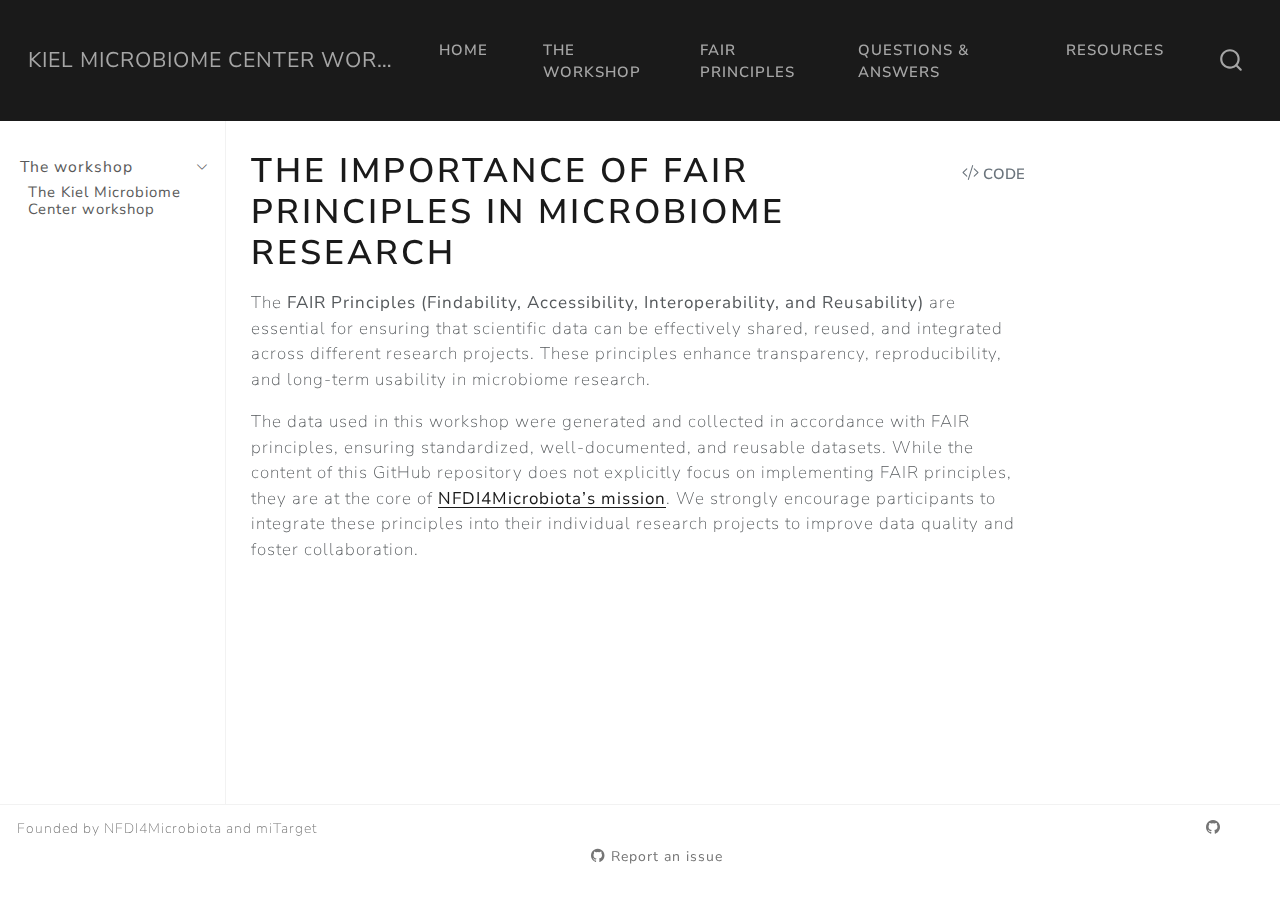
==== fair_principles.html @ 51c46b72 "Built site for gh-pages" ====
<!DOCTYPE html>
<html xmlns="http://www.w3.org/1999/xhtml" lang="en" xml:lang="en"><head>

<meta charset="utf-8">
<meta name="generator" content="quarto-1.6.42">

<meta name="viewport" content="width=device-width, initial-scale=1.0, user-scalable=yes">


<title>The Importance of FAIR Principles in Microbiome Research – Kiel Microbiome Center workshop</title>
<style>
code{white-space: pre-wrap;}
span.smallcaps{font-variant: small-caps;}
div.columns{display: flex; gap: min(4vw, 1.5em);}
div.column{flex: auto; overflow-x: auto;}
div.hanging-indent{margin-left: 1.5em; text-indent: -1.5em;}
ul.task-list{list-style: none;}
ul.task-list li input[type="checkbox"] {
  width: 0.8em;
  margin: 0 0.8em 0.2em -1em; /* quarto-specific, see https://github.com/quarto-dev/quarto-cli/issues/4556 */ 
  vertical-align: middle;
}
/* CSS for syntax highlighting */
pre > code.sourceCode { white-space: pre; position: relative; }
pre > code.sourceCode > span { line-height: 1.25; }
pre > code.sourceCode > span:empty { height: 1.2em; }
.sourceCode { overflow: visible; }
code.sourceCode > span { color: inherit; text-decoration: inherit; }
div.sourceCode { margin: 1em 0; }
pre.sourceCode { margin: 0; }
@media screen {
div.sourceCode { overflow: auto; }
}
@media print {
pre > code.sourceCode { white-space: pre-wrap; }
pre > code.sourceCode > span { display: inline-block; text-indent: -5em; padding-left: 5em; }
}
pre.numberSource code
  { counter-reset: source-line 0; }
pre.numberSource code > span
  { position: relative; left: -4em; counter-increment: source-line; }
pre.numberSource code > span > a:first-child::before
  { content: counter(source-line);
    position: relative; left: -1em; text-align: right; vertical-align: baseline;
    border: none; display: inline-block;
    -webkit-touch-callout: none; -webkit-user-select: none;
    -khtml-user-select: none; -moz-user-select: none;
    -ms-user-select: none; user-select: none;
    padding: 0 4px; width: 4em;
  }
pre.numberSource { margin-left: 3em;  padding-left: 4px; }
div.sourceCode
  {   }
@media screen {
pre > code.sourceCode > span > a:first-child::before { text-decoration: underline; }
}
</style>


<script src="site_libs/quarto-nav/quarto-nav.js"></script>
<script src="site_libs/quarto-nav/headroom.min.js"></script>
<script src="site_libs/clipboard/clipboard.min.js"></script>
<script src="site_libs/quarto-search/autocomplete.umd.js"></script>
<script src="site_libs/quarto-search/fuse.min.js"></script>
<script src="site_libs/quarto-search/quarto-search.js"></script>
<meta name="quarto:offset" content="./">
<script src="site_libs/quarto-html/quarto.js"></script>
<script src="site_libs/quarto-html/popper.min.js"></script>
<script src="site_libs/quarto-html/tippy.umd.min.js"></script>
<script src="site_libs/quarto-html/anchor.min.js"></script>
<link href="site_libs/quarto-html/tippy.css" rel="stylesheet">
<link href="site_libs/quarto-html/quarto-syntax-highlighting-de84f8d6bb715db06a919283c2d1e787.css" rel="stylesheet" id="quarto-text-highlighting-styles">
<script src="site_libs/bootstrap/bootstrap.min.js"></script>
<link href="site_libs/bootstrap/bootstrap-icons.css" rel="stylesheet">
<link href="site_libs/bootstrap/bootstrap-8ca8ec78a8236b8e0b370eade902829d.min.css" rel="stylesheet" append-hash="true" id="quarto-bootstrap" data-mode="light">
<script id="quarto-search-options" type="application/json">{
  "location": "navbar",
  "copy-button": false,
  "collapse-after": 3,
  "panel-placement": "end",
  "type": "overlay",
  "limit": 50,
  "keyboard-shortcut": [
    "f",
    "/",
    "s"
  ],
  "show-item-context": false,
  "language": {
    "search-no-results-text": "No results",
    "search-matching-documents-text": "matching documents",
    "search-copy-link-title": "Copy link to search",
    "search-hide-matches-text": "Hide additional matches",
    "search-more-match-text": "more match in this document",
    "search-more-matches-text": "more matches in this document",
    "search-clear-button-title": "Clear",
    "search-text-placeholder": "",
    "search-detached-cancel-button-title": "Cancel",
    "search-submit-button-title": "Submit",
    "search-label": "Search"
  }
}</script>


<link rel="stylesheet" href="styles.css">
</head>

<body class="nav-sidebar docked nav-fixed">

<div id="quarto-search-results"></div>
  <header id="quarto-header" class="headroom fixed-top">
    <nav class="navbar navbar-expand-lg " data-bs-theme="dark">
      <div class="navbar-container container-fluid">
      <div class="navbar-brand-container mx-auto">
    <a class="navbar-brand" href="./index.html">
    <span class="navbar-title">Kiel Microbiome Center workshop</span>
    </a>
  </div>
            <div id="quarto-search" class="" title="Search"></div>
          <button class="navbar-toggler" type="button" data-bs-toggle="collapse" data-bs-target="#navbarCollapse" aria-controls="navbarCollapse" role="menu" aria-expanded="false" aria-label="Toggle navigation" onclick="if (window.quartoToggleHeadroom) { window.quartoToggleHeadroom(); }">
  <span class="navbar-toggler-icon"></span>
</button>
          <div class="collapse navbar-collapse" id="navbarCollapse">
            <ul class="navbar-nav navbar-nav-scroll me-auto">
  <li class="nav-item">
    <a class="nav-link" href="./index.html"> 
<span class="menu-text">Home</span></a>
  </li>  
  <li class="nav-item">
    <a class="nav-link active" href="./the_workshop.html" aria-current="page"> 
<span class="menu-text">The workshop</span></a>
  </li>  
  <li class="nav-item">
    <a class="nav-link" href="./fair_principles.html"> 
<span class="menu-text">FAIR Principles</span></a>
  </li>  
  <li class="nav-item">
    <a class="nav-link" href="./questions.html"> 
<span class="menu-text">Questions &amp; Answers</span></a>
  </li>  
  <li class="nav-item">
    <a class="nav-link" href="./resources.html"> 
<span class="menu-text">Resources</span></a>
  </li>  
</ul>
          </div> <!-- /navcollapse -->
            <div class="quarto-navbar-tools">
</div>
      </div> <!-- /container-fluid -->
    </nav>
  <nav class="quarto-secondary-nav">
    <div class="container-fluid d-flex">
      <button type="button" class="quarto-btn-toggle btn" data-bs-toggle="collapse" role="button" data-bs-target=".quarto-sidebar-collapse-item" aria-controls="quarto-sidebar" aria-expanded="false" aria-label="Toggle sidebar navigation" onclick="if (window.quartoToggleHeadroom) { window.quartoToggleHeadroom(); }">
        <i class="bi bi-layout-text-sidebar-reverse"></i>
      </button>
        <nav class="quarto-page-breadcrumbs" aria-label="breadcrumb"><ol class="breadcrumb"><li class="breadcrumb-item">The Importance of FAIR Principles in Microbiome Research</li></ol></nav>
        <a class="flex-grow-1" role="navigation" data-bs-toggle="collapse" data-bs-target=".quarto-sidebar-collapse-item" aria-controls="quarto-sidebar" aria-expanded="false" aria-label="Toggle sidebar navigation" onclick="if (window.quartoToggleHeadroom) { window.quartoToggleHeadroom(); }">      
        </a>
    </div>
  </nav>
</header>
<!-- content -->
<div id="quarto-content" class="quarto-container page-columns page-rows-contents page-layout-article page-navbar">
<!-- sidebar -->
  <nav id="quarto-sidebar" class="sidebar collapse collapse-horizontal quarto-sidebar-collapse-item sidebar-navigation docked overflow-auto">
    <div class="sidebar-menu-container"> 
    <ul class="list-unstyled mt-1">
        <li class="sidebar-item sidebar-item-section">
      <div class="sidebar-item-container"> 
            <a class="sidebar-item-text sidebar-link text-start" data-bs-toggle="collapse" data-bs-target="#quarto-sidebar-section-1" role="navigation" aria-expanded="true">
 <span class="menu-text">The workshop</span></a>
          <a class="sidebar-item-toggle text-start" data-bs-toggle="collapse" data-bs-target="#quarto-sidebar-section-1" role="navigation" aria-expanded="true" aria-label="Toggle section">
            <i class="bi bi-chevron-right ms-2"></i>
          </a> 
      </div>
      <ul id="quarto-sidebar-section-1" class="collapse list-unstyled sidebar-section depth1 show">  
          <li class="sidebar-item">
  <div class="sidebar-item-container"> 
  <a href="./the_workshop.html" class="sidebar-item-text sidebar-link">
 <span class="menu-text">The Kiel Microbiome Center workshop</span></a>
  </div>
</li>
      </ul>
  </li>
    </ul>
    </div>
</nav>
<div id="quarto-sidebar-glass" class="quarto-sidebar-collapse-item" data-bs-toggle="collapse" data-bs-target=".quarto-sidebar-collapse-item"></div>
<!-- margin-sidebar -->
    <div id="quarto-margin-sidebar" class="sidebar margin-sidebar zindex-bottom">
        
    </div>
<!-- main -->
<main class="content" id="quarto-document-content">

<header id="title-block-header" class="quarto-title-block default">
<div class="quarto-title">
<div class="quarto-title-block"><div><h1 class="title">The Importance of FAIR Principles in Microbiome Research</h1><button type="button" class="btn code-tools-button" id="quarto-code-tools-source"><i class="bi"></i> Code</button></div></div>
</div>



<div class="quarto-title-meta">

    
  
    
  </div>
  


</header>


<p>The <strong>FAIR Principles (Findability, Accessibility, Interoperability, and Reusability)</strong> are essential for ensuring that scientific data can be effectively shared, reused, and integrated across different research projects. These principles enhance transparency, reproducibility, and long-term usability in microbiome research.</p>
<p>The data used in this workshop were generated and collected in accordance with FAIR principles, ensuring standardized, well-documented, and reusable datasets. While the content of this GitHub repository does not explicitly focus on implementing FAIR principles, they are at the core of <a href="https://nfdi4microbiota.de/">NFDI4Microbiota’s mission</a>. We strongly encourage participants to integrate these principles into their individual research projects to improve data quality and foster collaboration.</p>


<!-- -->


</main> <!-- /main -->
<script id="quarto-html-after-body" type="application/javascript">
window.document.addEventListener("DOMContentLoaded", function (event) {
  const toggleBodyColorMode = (bsSheetEl) => {
    const mode = bsSheetEl.getAttribute("data-mode");
    const bodyEl = window.document.querySelector("body");
    if (mode === "dark") {
      bodyEl.classList.add("quarto-dark");
      bodyEl.classList.remove("quarto-light");
    } else {
      bodyEl.classList.add("quarto-light");
      bodyEl.classList.remove("quarto-dark");
    }
  }
  const toggleBodyColorPrimary = () => {
    const bsSheetEl = window.document.querySelector("link#quarto-bootstrap");
    if (bsSheetEl) {
      toggleBodyColorMode(bsSheetEl);
    }
  }
  toggleBodyColorPrimary();  
  const icon = "";
  const anchorJS = new window.AnchorJS();
  anchorJS.options = {
    placement: 'right',
    icon: icon
  };
  anchorJS.add('.anchored');
  const isCodeAnnotation = (el) => {
    for (const clz of el.classList) {
      if (clz.startsWith('code-annotation-')) {                     
        return true;
      }
    }
    return false;
  }
  const onCopySuccess = function(e) {
    // button target
    const button = e.trigger;
    // don't keep focus
    button.blur();
    // flash "checked"
    button.classList.add('code-copy-button-checked');
    var currentTitle = button.getAttribute("title");
    button.setAttribute("title", "Copied!");
    let tooltip;
    if (window.bootstrap) {
      button.setAttribute("data-bs-toggle", "tooltip");
      button.setAttribute("data-bs-placement", "left");
      button.setAttribute("data-bs-title", "Copied!");
      tooltip = new bootstrap.Tooltip(button, 
        { trigger: "manual", 
          customClass: "code-copy-button-tooltip",
          offset: [0, -8]});
      tooltip.show();    
    }
    setTimeout(function() {
      if (tooltip) {
        tooltip.hide();
        button.removeAttribute("data-bs-title");
        button.removeAttribute("data-bs-toggle");
        button.removeAttribute("data-bs-placement");
      }
      button.setAttribute("title", currentTitle);
      button.classList.remove('code-copy-button-checked');
    }, 1000);
    // clear code selection
    e.clearSelection();
  }
  const getTextToCopy = function(trigger) {
      const codeEl = trigger.previousElementSibling.cloneNode(true);
      for (const childEl of codeEl.children) {
        if (isCodeAnnotation(childEl)) {
          childEl.remove();
        }
      }
      return codeEl.innerText;
  }
  const clipboard = new window.ClipboardJS('.code-copy-button:not([data-in-quarto-modal])', {
    text: getTextToCopy
  });
  clipboard.on('success', onCopySuccess);
  if (window.document.getElementById('quarto-embedded-source-code-modal')) {
    const clipboardModal = new window.ClipboardJS('.code-copy-button[data-in-quarto-modal]', {
      text: getTextToCopy,
      container: window.document.getElementById('quarto-embedded-source-code-modal')
    });
    clipboardModal.on('success', onCopySuccess);
  }
  const viewSource = window.document.getElementById('quarto-view-source') ||
                     window.document.getElementById('quarto-code-tools-source');
  if (viewSource) {
    const sourceUrl = viewSource.getAttribute("data-quarto-source-url");
    viewSource.addEventListener("click", function(e) {
      if (sourceUrl) {
        // rstudio viewer pane
        if (/\bcapabilities=\b/.test(window.location)) {
          window.open(sourceUrl);
        } else {
          window.location.href = sourceUrl;
        }
      } else {
        const modal = new bootstrap.Modal(document.getElementById('quarto-embedded-source-code-modal'));
        modal.show();
      }
      return false;
    });
  }
  function toggleCodeHandler(show) {
    return function(e) {
      const detailsSrc = window.document.querySelectorAll(".cell > details > .sourceCode");
      for (let i=0; i<detailsSrc.length; i++) {
        const details = detailsSrc[i].parentElement;
        if (show) {
          details.open = true;
        } else {
          details.removeAttribute("open");
        }
      }
      const cellCodeDivs = window.document.querySelectorAll(".cell > .sourceCode");
      const fromCls = show ? "hidden" : "unhidden";
      const toCls = show ? "unhidden" : "hidden";
      for (let i=0; i<cellCodeDivs.length; i++) {
        const codeDiv = cellCodeDivs[i];
        if (codeDiv.classList.contains(fromCls)) {
          codeDiv.classList.remove(fromCls);
          codeDiv.classList.add(toCls);
        } 
      }
      return false;
    }
  }
  const hideAllCode = window.document.getElementById("quarto-hide-all-code");
  if (hideAllCode) {
    hideAllCode.addEventListener("click", toggleCodeHandler(false));
  }
  const showAllCode = window.document.getElementById("quarto-show-all-code");
  if (showAllCode) {
    showAllCode.addEventListener("click", toggleCodeHandler(true));
  }
    var localhostRegex = new RegExp(/^(?:http|https):\/\/localhost\:?[0-9]*\//);
    var mailtoRegex = new RegExp(/^mailto:/);
      var filterRegex = new RegExp("https:\/\/ikmb\.github\.io\/nfdi4microbiota_kmc_microbiome_workshop");
    var isInternal = (href) => {
        return filterRegex.test(href) || localhostRegex.test(href) || mailtoRegex.test(href);
    }
    // Inspect non-navigation links and adorn them if external
 	var links = window.document.querySelectorAll('a[href]:not(.nav-link):not(.navbar-brand):not(.toc-action):not(.sidebar-link):not(.sidebar-item-toggle):not(.pagination-link):not(.no-external):not([aria-hidden]):not(.dropdown-item):not(.quarto-navigation-tool):not(.about-link)');
    for (var i=0; i<links.length; i++) {
      const link = links[i];
      if (!isInternal(link.href)) {
        // undo the damage that might have been done by quarto-nav.js in the case of
        // links that we want to consider external
        if (link.dataset.originalHref !== undefined) {
          link.href = link.dataset.originalHref;
        }
      }
    }
  function tippyHover(el, contentFn, onTriggerFn, onUntriggerFn) {
    const config = {
      allowHTML: true,
      maxWidth: 500,
      delay: 100,
      arrow: false,
      appendTo: function(el) {
          return el.parentElement;
      },
      interactive: true,
      interactiveBorder: 10,
      theme: 'quarto',
      placement: 'bottom-start',
    };
    if (contentFn) {
      config.content = contentFn;
    }
    if (onTriggerFn) {
      config.onTrigger = onTriggerFn;
    }
    if (onUntriggerFn) {
      config.onUntrigger = onUntriggerFn;
    }
    window.tippy(el, config); 
  }
  const noterefs = window.document.querySelectorAll('a[role="doc-noteref"]');
  for (var i=0; i<noterefs.length; i++) {
    const ref = noterefs[i];
    tippyHover(ref, function() {
      // use id or data attribute instead here
      let href = ref.getAttribute('data-footnote-href') || ref.getAttribute('href');
      try { href = new URL(href).hash; } catch {}
      const id = href.replace(/^#\/?/, "");
      const note = window.document.getElementById(id);
      if (note) {
        return note.innerHTML;
      } else {
        return "";
      }
    });
  }
  const xrefs = window.document.querySelectorAll('a.quarto-xref');
  const processXRef = (id, note) => {
    // Strip column container classes
    const stripColumnClz = (el) => {
      el.classList.remove("page-full", "page-columns");
      if (el.children) {
        for (const child of el.children) {
          stripColumnClz(child);
        }
      }
    }
    stripColumnClz(note)
    if (id === null || id.startsWith('sec-')) {
      // Special case sections, only their first couple elements
      const container = document.createElement("div");
      if (note.children && note.children.length > 2) {
        container.appendChild(note.children[0].cloneNode(true));
        for (let i = 1; i < note.children.length; i++) {
          const child = note.children[i];
          if (child.tagName === "P" && child.innerText === "") {
            continue;
          } else {
            container.appendChild(child.cloneNode(true));
            break;
          }
        }
        if (window.Quarto?.typesetMath) {
          window.Quarto.typesetMath(container);
        }
        return container.innerHTML
      } else {
        if (window.Quarto?.typesetMath) {
          window.Quarto.typesetMath(note);
        }
        return note.innerHTML;
      }
    } else {
      // Remove any anchor links if they are present
      const anchorLink = note.querySelector('a.anchorjs-link');
      if (anchorLink) {
        anchorLink.remove();
      }
      if (window.Quarto?.typesetMath) {
        window.Quarto.typesetMath(note);
      }
      if (note.classList.contains("callout")) {
        return note.outerHTML;
      } else {
        return note.innerHTML;
      }
    }
  }
  for (var i=0; i<xrefs.length; i++) {
    const xref = xrefs[i];
    tippyHover(xref, undefined, function(instance) {
      instance.disable();
      let url = xref.getAttribute('href');
      let hash = undefined; 
      if (url.startsWith('#')) {
        hash = url;
      } else {
        try { hash = new URL(url).hash; } catch {}
      }
      if (hash) {
        const id = hash.replace(/^#\/?/, "");
        const note = window.document.getElementById(id);
        if (note !== null) {
          try {
            const html = processXRef(id, note.cloneNode(true));
            instance.setContent(html);
          } finally {
            instance.enable();
            instance.show();
          }
        } else {
          // See if we can fetch this
          fetch(url.split('#')[0])
          .then(res => res.text())
          .then(html => {
            const parser = new DOMParser();
            const htmlDoc = parser.parseFromString(html, "text/html");
            const note = htmlDoc.getElementById(id);
            if (note !== null) {
              const html = processXRef(id, note);
              instance.setContent(html);
            } 
          }).finally(() => {
            instance.enable();
            instance.show();
          });
        }
      } else {
        // See if we can fetch a full url (with no hash to target)
        // This is a special case and we should probably do some content thinning / targeting
        fetch(url)
        .then(res => res.text())
        .then(html => {
          const parser = new DOMParser();
          const htmlDoc = parser.parseFromString(html, "text/html");
          const note = htmlDoc.querySelector('main.content');
          if (note !== null) {
            // This should only happen for chapter cross references
            // (since there is no id in the URL)
            // remove the first header
            if (note.children.length > 0 && note.children[0].tagName === "HEADER") {
              note.children[0].remove();
            }
            const html = processXRef(null, note);
            instance.setContent(html);
          } 
        }).finally(() => {
          instance.enable();
          instance.show();
        });
      }
    }, function(instance) {
    });
  }
      let selectedAnnoteEl;
      const selectorForAnnotation = ( cell, annotation) => {
        let cellAttr = 'data-code-cell="' + cell + '"';
        let lineAttr = 'data-code-annotation="' +  annotation + '"';
        const selector = 'span[' + cellAttr + '][' + lineAttr + ']';
        return selector;
      }
      const selectCodeLines = (annoteEl) => {
        const doc = window.document;
        const targetCell = annoteEl.getAttribute("data-target-cell");
        const targetAnnotation = annoteEl.getAttribute("data-target-annotation");
        const annoteSpan = window.document.querySelector(selectorForAnnotation(targetCell, targetAnnotation));
        const lines = annoteSpan.getAttribute("data-code-lines").split(",");
        const lineIds = lines.map((line) => {
          return targetCell + "-" + line;
        })
        let top = null;
        let height = null;
        let parent = null;
        if (lineIds.length > 0) {
            //compute the position of the single el (top and bottom and make a div)
            const el = window.document.getElementById(lineIds[0]);
            top = el.offsetTop;
            height = el.offsetHeight;
            parent = el.parentElement.parentElement;
          if (lineIds.length > 1) {
            const lastEl = window.document.getElementById(lineIds[lineIds.length - 1]);
            const bottom = lastEl.offsetTop + lastEl.offsetHeight;
            height = bottom - top;
          }
          if (top !== null && height !== null && parent !== null) {
            // cook up a div (if necessary) and position it 
            let div = window.document.getElementById("code-annotation-line-highlight");
            if (div === null) {
              div = window.document.createElement("div");
              div.setAttribute("id", "code-annotation-line-highlight");
              div.style.position = 'absolute';
              parent.appendChild(div);
            }
            div.style.top = top - 2 + "px";
            div.style.height = height + 4 + "px";
            div.style.left = 0;
            let gutterDiv = window.document.getElementById("code-annotation-line-highlight-gutter");
            if (gutterDiv === null) {
              gutterDiv = window.document.createElement("div");
              gutterDiv.setAttribute("id", "code-annotation-line-highlight-gutter");
              gutterDiv.style.position = 'absolute';
              const codeCell = window.document.getElementById(targetCell);
              const gutter = codeCell.querySelector('.code-annotation-gutter');
              gutter.appendChild(gutterDiv);
            }
            gutterDiv.style.top = top - 2 + "px";
            gutterDiv.style.height = height + 4 + "px";
          }
          selectedAnnoteEl = annoteEl;
        }
      };
      const unselectCodeLines = () => {
        const elementsIds = ["code-annotation-line-highlight", "code-annotation-line-highlight-gutter"];
        elementsIds.forEach((elId) => {
          const div = window.document.getElementById(elId);
          if (div) {
            div.remove();
          }
        });
        selectedAnnoteEl = undefined;
      };
        // Handle positioning of the toggle
    window.addEventListener(
      "resize",
      throttle(() => {
        elRect = undefined;
        if (selectedAnnoteEl) {
          selectCodeLines(selectedAnnoteEl);
        }
      }, 10)
    );
    function throttle(fn, ms) {
    let throttle = false;
    let timer;
      return (...args) => {
        if(!throttle) { // first call gets through
            fn.apply(this, args);
            throttle = true;
        } else { // all the others get throttled
            if(timer) clearTimeout(timer); // cancel #2
            timer = setTimeout(() => {
              fn.apply(this, args);
              timer = throttle = false;
            }, ms);
        }
      };
    }
      // Attach click handler to the DT
      const annoteDls = window.document.querySelectorAll('dt[data-target-cell]');
      for (const annoteDlNode of annoteDls) {
        annoteDlNode.addEventListener('click', (event) => {
          const clickedEl = event.target;
          if (clickedEl !== selectedAnnoteEl) {
            unselectCodeLines();
            const activeEl = window.document.querySelector('dt[data-target-cell].code-annotation-active');
            if (activeEl) {
              activeEl.classList.remove('code-annotation-active');
            }
            selectCodeLines(clickedEl);
            clickedEl.classList.add('code-annotation-active');
          } else {
            // Unselect the line
            unselectCodeLines();
            clickedEl.classList.remove('code-annotation-active');
          }
        });
      }
  const findCites = (el) => {
    const parentEl = el.parentElement;
    if (parentEl) {
      const cites = parentEl.dataset.cites;
      if (cites) {
        return {
          el,
          cites: cites.split(' ')
        };
      } else {
        return findCites(el.parentElement)
      }
    } else {
      return undefined;
    }
  };
  var bibliorefs = window.document.querySelectorAll('a[role="doc-biblioref"]');
  for (var i=0; i<bibliorefs.length; i++) {
    const ref = bibliorefs[i];
    const citeInfo = findCites(ref);
    if (citeInfo) {
      tippyHover(citeInfo.el, function() {
        var popup = window.document.createElement('div');
        citeInfo.cites.forEach(function(cite) {
          var citeDiv = window.document.createElement('div');
          citeDiv.classList.add('hanging-indent');
          citeDiv.classList.add('csl-entry');
          var biblioDiv = window.document.getElementById('ref-' + cite);
          if (biblioDiv) {
            citeDiv.innerHTML = biblioDiv.innerHTML;
          }
          popup.appendChild(citeDiv);
        });
        return popup.innerHTML;
      });
    }
  }
});
</script><div class="modal fade" id="quarto-embedded-source-code-modal" tabindex="-1" aria-labelledby="quarto-embedded-source-code-modal-label" aria-hidden="true"><div class="modal-dialog modal-dialog-scrollable"><div class="modal-content"><div class="modal-header"><h5 class="modal-title" id="quarto-embedded-source-code-modal-label">Source Code</h5><button class="btn-close" data-bs-dismiss="modal"></button></div><div class="modal-body"><div class="">
<div class="sourceCode" id="cb1" data-shortcodes="false"><pre class="sourceCode markdown code-with-copy"><code class="sourceCode markdown"><span id="cb1-1"><a href="#cb1-1" aria-hidden="true" tabindex="-1"></a><span class="co">---</span></span>
<span id="cb1-2"><a href="#cb1-2" aria-hidden="true" tabindex="-1"></a><span class="an">title:</span><span class="co"> "The Importance of FAIR Principles in Microbiome Research"</span></span>
<span id="cb1-3"><a href="#cb1-3" aria-hidden="true" tabindex="-1"></a><span class="co">---</span></span>
<span id="cb1-4"><a href="#cb1-4" aria-hidden="true" tabindex="-1"></a></span>
<span id="cb1-5"><a href="#cb1-5" aria-hidden="true" tabindex="-1"></a>The **FAIR Principles (Findability, Accessibility, Interoperability, and Reusability)** are essential for ensuring that scientific data can be effectively shared, reused, and integrated across different research projects. These principles enhance transparency, reproducibility, and long-term usability in microbiome research.</span>
<span id="cb1-6"><a href="#cb1-6" aria-hidden="true" tabindex="-1"></a></span>
<span id="cb1-7"><a href="#cb1-7" aria-hidden="true" tabindex="-1"></a>The data used in this workshop were generated and collected in accordance with FAIR principles, ensuring standardized, well-documented, and reusable datasets. While the content of this GitHub repository does not explicitly focus on implementing FAIR principles, they are at the core of <span class="co">[</span><span class="ot">NFDI4Microbiota's mission</span><span class="co">](https://nfdi4microbiota.de/)</span>. We strongly encourage participants to integrate these principles into their individual research projects to improve data quality and foster collaboration.</span></code><button title="Copy to Clipboard" class="code-copy-button" data-in-quarto-modal=""><i class="bi"></i></button></pre></div>
</div></div></div></div></div>
</div> <!-- /content -->
<footer class="footer">
  <div class="nav-footer">
    <div class="nav-footer-left">
<p>Founded by NFDI4Microbiota and miTarget</p>
</div>   
    <div class="nav-footer-center">
      &nbsp;
    <div class="toc-actions"><ul><li><a href="https://github.com/ikmb/nfdi4microbiota_kmc_microbiome_workshop/issues/new" class="toc-action"><i class="bi bi-github"></i>Report an issue</a></li></ul></div></div>
    <div class="nav-footer-right">
      <ul class="footer-items list-unstyled">
    <li class="nav-item compact">
    <a class="nav-link" href="https://github.com/ikmb/nfdi4microbiota_kmc_microbiome_workshop">
      <i class="bi bi-github" role="img">
</i> 
    </a>
  </li>  
</ul>
    </div>
  </div>
</footer>




</body></html>
---- site_libs/quarto-html/tippy.css ----
.tippy-box[data-animation=fade][data-state=hidden]{opacity:0}[data-tippy-root]{max-width:calc(100vw - 10px)}.tippy-box{position:relative;background-color:#333;color:#fff;border-radius:4px;font-size:14px;line-height:1.4;white-space:normal;outline:0;transition-property:transform,visibility,opacity}.tippy-box[data-placement^=top]>.tippy-arrow{bottom:0}.tippy-box[data-placement^=top]>.tippy-arrow:before{bottom:-7px;left:0;border-width:8px 8px 0;border-top-color:initial;transform-origin:center top}.tippy-box[data-placement^=bottom]>.tippy-arrow{top:0}.tippy-box[data-placement^=bottom]>.tippy-arrow:before{top:-7px;left:0;border-width:0 8px 8px;border-bottom-color:initial;transform-origin:center bottom}.tippy-box[data-placement^=left]>.tippy-arrow{right:0}.tippy-box[data-placement^=left]>.tippy-arrow:before{border-width:8px 0 8px 8px;border-left-color:initial;right:-7px;transform-origin:center left}.tippy-box[data-placement^=right]>.tippy-arrow{left:0}.tippy-box[data-placement^=right]>.tippy-arrow:before{left:-7px;border-width:8px 8px 8px 0;border-right-color:initial;transform-origin:center right}.tippy-box[data-inertia][data-state=visible]{transition-timing-function:cubic-bezier(.54,1.5,.38,1.11)}.tippy-arrow{width:16px;height:16px;color:#333}.tippy-arrow:before{content:"";position:absolute;border-color:transparent;border-style:solid}.tippy-content{position:relative;padding:5px 9px;z-index:1}
---- site_libs/quarto-html/quarto-syntax-highlighting-de84f8d6bb715db06a919283c2d1e787.css ----
/* quarto syntax highlight colors */
:root {
  --quarto-hl-al-color: #ff5555;
  --quarto-hl-an-color: #6a737d;
  --quarto-hl-at-color: #d73a49;
  --quarto-hl-bn-color: #005cc5;
  --quarto-hl-bu-color: #d73a49;
  --quarto-hl-ch-color: #032f62;
  --quarto-hl-co-color: #6a737d;
  --quarto-hl-cv-color: #6a737d;
  --quarto-hl-cn-color: #005cc5;
  --quarto-hl-cf-color: #d73a49;
  --quarto-hl-dt-color: #d73a49;
  --quarto-hl-dv-color: #005cc5;
  --quarto-hl-do-color: #6a737d;
  --quarto-hl-er-color: #ff5555;
  --quarto-hl-ex-color: #d73a49;
  --quarto-hl-fl-color: #005cc5;
  --quarto-hl-fu-color: #6f42c1;
  --quarto-hl-im-color: #032f62;
  --quarto-hl-in-color: #6a737d;
  --quarto-hl-kw-color: #d73a49;
  --quarto-hl-op-color: #24292e;
  --quarto-hl-pp-color: #d73a49;
  --quarto-hl-re-color: #6a737d;
  --quarto-hl-sc-color: #005cc5;
  --quarto-hl-ss-color: #032f62;
  --quarto-hl-st-color: #032f62;
  --quarto-hl-va-color: #e36209;
  --quarto-hl-vs-color: #032f62;
  --quarto-hl-wa-color: #ff5555;
}

/* other quarto variables */
:root {
  --quarto-font-monospace: SFMono-Regular, Menlo, Monaco, Consolas, "Liberation Mono", "Courier New", monospace;
}

code span.al {
  font-weight: bold;
  color: #ff5555;
}

code span.an {
  color: #6a737d;
}

code span.at {
  color: #d73a49;
}

code span.bn {
  color: #005cc5;
}

code span.bu {
  color: #d73a49;
}

code span.ch {
  color: #032f62;
}

code span.co {
  color: #6a737d;
}

code span.cv {
  color: #6a737d;
}

code span.cn {
  color: #005cc5;
}

code span.cf {
  color: #d73a49;
}

code span.dt {
  color: #d73a49;
}

code span.dv {
  color: #005cc5;
}

code span.do {
  color: #6a737d;
}

code span.er {
  color: #ff5555;
  text-decoration: underline;
}

code span.ex {
  font-weight: bold;
  color: #d73a49;
}

code span.fl {
  color: #005cc5;
}

code span.fu {
  color: #6f42c1;
}

code span.im {
  color: #032f62;
}

code span.in {
  color: #6a737d;
}

code span.kw {
  color: #d73a49;
}

pre > code.sourceCode > span {
  color: #24292e;
}

code span {
  color: #24292e;
}

code.sourceCode > span {
  color: #24292e;
}

div.sourceCode,
div.sourceCode pre.sourceCode {
  color: #24292e;
}

code span.op {
  color: #24292e;
}

code span.pp {
  color: #d73a49;
}

code span.re {
  color: #6a737d;
}

code span.sc {
  color: #005cc5;
}

code span.ss {
  color: #032f62;
}

code span.st {
  color: #032f62;
}

code span.va {
  color: #e36209;
}

code span.vs {
  color: #032f62;
}

code span.wa {
  color: #ff5555;
}

.prevent-inlining {
  content: "</";
}

/*# sourceMappingURL=5958b9b1823138480980a6d9d826fad2.css.map */
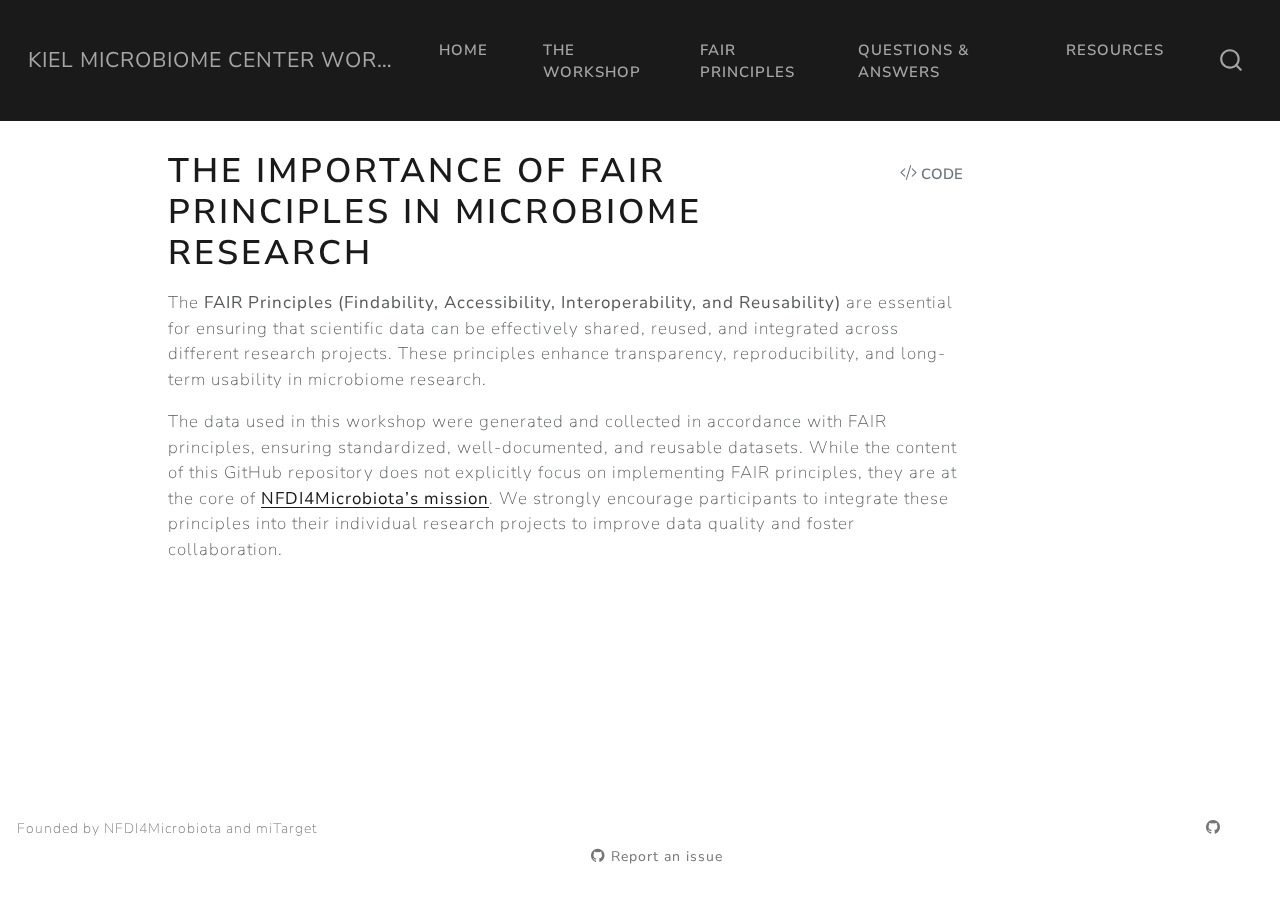
==== commit d255341e: "Built site for gh-pages" ====
--- a/fair_principles.html
+++ b/fair_principles.html
@@ -72,7 +72,7 @@
 <link href="site_libs/quarto-html/quarto-syntax-highlighting-de84f8d6bb715db06a919283c2d1e787.css" rel="stylesheet" id="quarto-text-highlighting-styles">
 <script src="site_libs/bootstrap/bootstrap.min.js"></script>
 <link href="site_libs/bootstrap/bootstrap-icons.css" rel="stylesheet">
-<link href="site_libs/bootstrap/bootstrap-8ca8ec78a8236b8e0b370eade902829d.min.css" rel="stylesheet" append-hash="true" id="quarto-bootstrap" data-mode="light">
+<link href="site_libs/bootstrap/bootstrap-128318682796d71d98b48b1aa3c936ee.min.css" rel="stylesheet" append-hash="true" id="quarto-bootstrap" data-mode="light">
 <script id="quarto-search-options" type="application/json">{
   "location": "navbar",
   "copy-button": false,
@@ -105,7 +105,7 @@
 <link rel="stylesheet" href="styles.css">
 </head>
 
-<body class="nav-sidebar docked nav-fixed">
+<body class="nav-fixed">
 
 <div id="quarto-search-results"></div>
   <header id="quarto-header" class="headroom fixed-top">
@@ -127,11 +127,11 @@
 <span class="menu-text">Home</span></a>
   </li>  
   <li class="nav-item">
-    <a class="nav-link active" href="./the_workshop.html" aria-current="page"> 
+    <a class="nav-link" href="./the_workshop.html"> 
 <span class="menu-text">The workshop</span></a>
   </li>  
   <li class="nav-item">
-    <a class="nav-link" href="./fair_principles.html"> 
+    <a class="nav-link active" href="./fair_principles.html" aria-current="page"> 
 <span class="menu-text">FAIR Principles</span></a>
   </li>  
   <li class="nav-item">
@@ -148,44 +148,10 @@
 </div>
       </div> <!-- /container-fluid -->
     </nav>
-  <nav class="quarto-secondary-nav">
-    <div class="container-fluid d-flex">
-      <button type="button" class="quarto-btn-toggle btn" data-bs-toggle="collapse" role="button" data-bs-target=".quarto-sidebar-collapse-item" aria-controls="quarto-sidebar" aria-expanded="false" aria-label="Toggle sidebar navigation" onclick="if (window.quartoToggleHeadroom) { window.quartoToggleHeadroom(); }">
-        <i class="bi bi-layout-text-sidebar-reverse"></i>
-      </button>
-        <nav class="quarto-page-breadcrumbs" aria-label="breadcrumb"><ol class="breadcrumb"><li class="breadcrumb-item">The Importance of FAIR Principles in Microbiome Research</li></ol></nav>
-        <a class="flex-grow-1" role="navigation" data-bs-toggle="collapse" data-bs-target=".quarto-sidebar-collapse-item" aria-controls="quarto-sidebar" aria-expanded="false" aria-label="Toggle sidebar navigation" onclick="if (window.quartoToggleHeadroom) { window.quartoToggleHeadroom(); }">      
-        </a>
-    </div>
-  </nav>
 </header>
 <!-- content -->
 <div id="quarto-content" class="quarto-container page-columns page-rows-contents page-layout-article page-navbar">
 <!-- sidebar -->
-  <nav id="quarto-sidebar" class="sidebar collapse collapse-horizontal quarto-sidebar-collapse-item sidebar-navigation docked overflow-auto">
-    <div class="sidebar-menu-container"> 
-    <ul class="list-unstyled mt-1">
-        <li class="sidebar-item sidebar-item-section">
-      <div class="sidebar-item-container"> 
-            <a class="sidebar-item-text sidebar-link text-start" data-bs-toggle="collapse" data-bs-target="#quarto-sidebar-section-1" role="navigation" aria-expanded="true">
- <span class="menu-text">The workshop</span></a>
-          <a class="sidebar-item-toggle text-start" data-bs-toggle="collapse" data-bs-target="#quarto-sidebar-section-1" role="navigation" aria-expanded="true" aria-label="Toggle section">
-            <i class="bi bi-chevron-right ms-2"></i>
-          </a> 
-      </div>
-      <ul id="quarto-sidebar-section-1" class="collapse list-unstyled sidebar-section depth1 show">  
-          <li class="sidebar-item">
-  <div class="sidebar-item-container"> 
-  <a href="./the_workshop.html" class="sidebar-item-text sidebar-link">
- <span class="menu-text">The Kiel Microbiome Center workshop</span></a>
-  </div>
-</li>
-      </ul>
-  </li>
-    </ul>
-    </div>
-</nav>
-<div id="quarto-sidebar-glass" class="quarto-sidebar-collapse-item" data-bs-toggle="collapse" data-bs-target=".quarto-sidebar-collapse-item"></div>
 <!-- margin-sidebar -->
     <div id="quarto-margin-sidebar" class="sidebar margin-sidebar zindex-bottom">
         
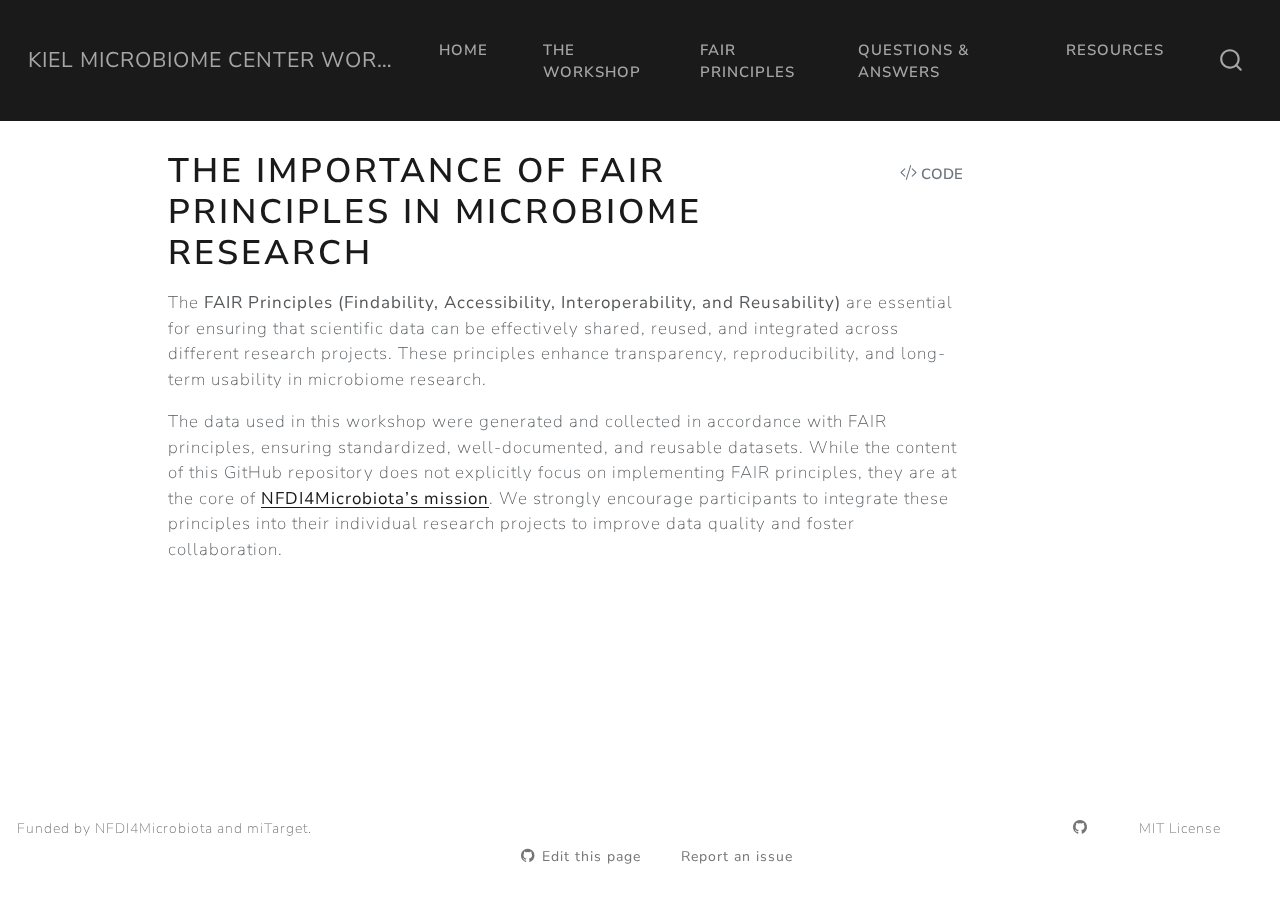
==== commit 37e8fa4c: "Built site for gh-pages" ====
--- a/fair_principles.html
+++ b/fair_principles.html
@@ -666,11 +666,11 @@
 <footer class="footer">
   <div class="nav-footer">
     <div class="nav-footer-left">
-<p>Founded by NFDI4Microbiota and miTarget</p>
+<p>Funded by NFDI4Microbiota and miTarget.</p>
 </div>   
     <div class="nav-footer-center">
       &nbsp;
-    <div class="toc-actions"><ul><li><a href="https://github.com/ikmb/nfdi4microbiota_kmc_microbiome_workshop/issues/new" class="toc-action"><i class="bi bi-github"></i>Report an issue</a></li></ul></div></div>
+    <div class="toc-actions"><ul><li><a href="https://github.com/ikmb/nfdi4microbiota_kmc_microbiome_workshop/edit/main/fair_principles.qmd" class="toc-action"><i class="bi bi-github"></i>Edit this page</a></li><li><a href="https://github.com/ikmb/nfdi4microbiota_kmc_microbiome_workshop/issues/new" class="toc-action"><i class="bi empty"></i>Report an issue</a></li></ul></div></div>
     <div class="nav-footer-right">
       <ul class="footer-items list-unstyled">
     <li class="nav-item compact">
@@ -679,6 +679,11 @@
 </i> 
     </a>
   </li>  
+    <li class="nav-item">
+    <a class="nav-link" href="https://opensource.org/license/mit/">
+<p>MIT License</p>
+</a>
+  </li>  
 </ul>
     </div>
   </div>
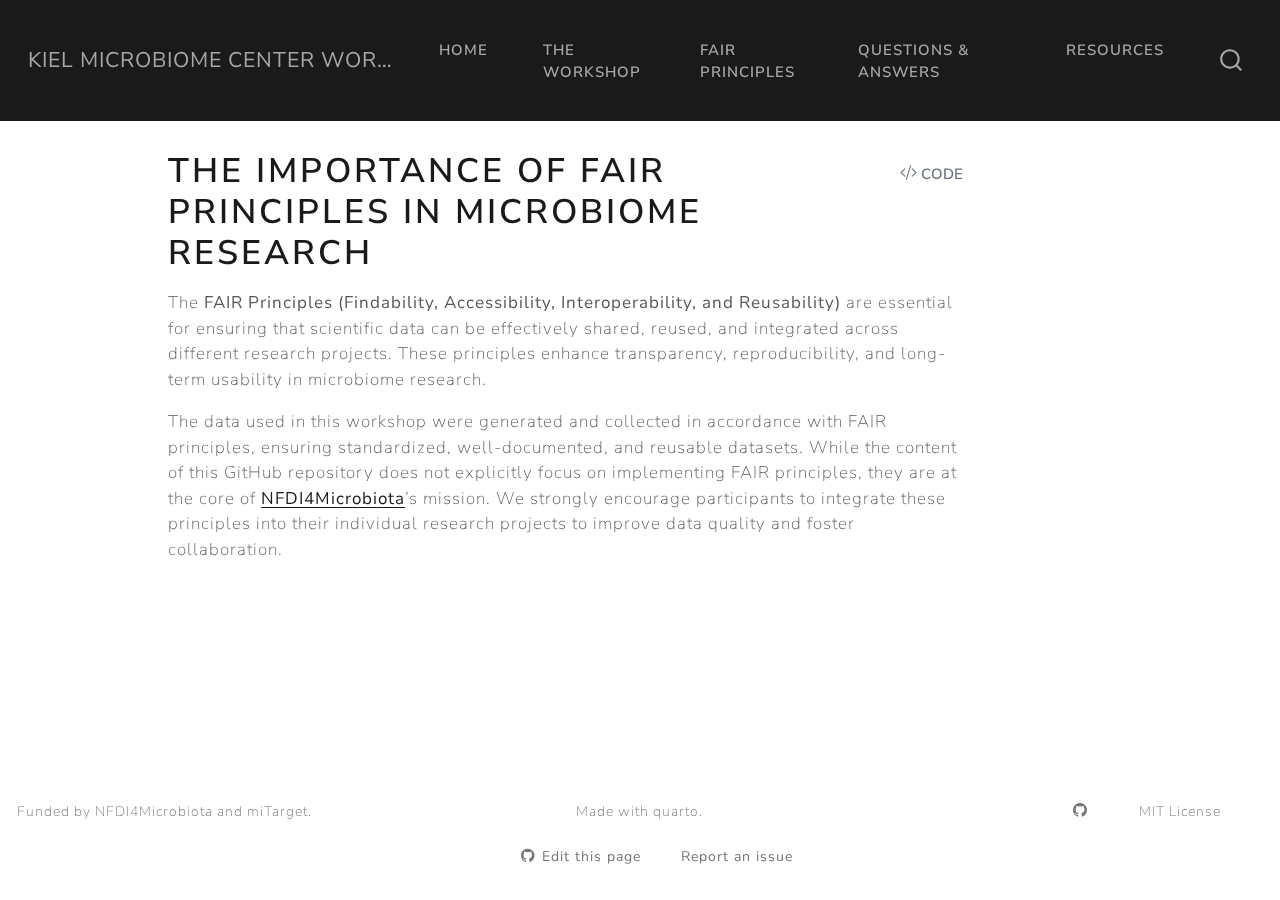
==== commit 1327e2a5: "Built site for gh-pages" ====
--- a/fair_principles.html
+++ b/fair_principles.html
@@ -7,7 +7,7 @@
 <meta name="viewport" content="width=device-width, initial-scale=1.0, user-scalable=yes">
 
 
-<title>The Importance of FAIR Principles in Microbiome Research – Kiel Microbiome Center workshop</title>
+<title>The importance of FAIR principles in microbiome research – Kiel Microbiome Center workshop</title>
 <style>
 code{white-space: pre-wrap;}
 span.smallcaps{font-variant: small-caps;}
@@ -19,40 +19,6 @@
   width: 0.8em;
   margin: 0 0.8em 0.2em -1em; /* quarto-specific, see https://github.com/quarto-dev/quarto-cli/issues/4556 */ 
   vertical-align: middle;
-}
-/* CSS for syntax highlighting */
-pre > code.sourceCode { white-space: pre; position: relative; }
-pre > code.sourceCode > span { line-height: 1.25; }
-pre > code.sourceCode > span:empty { height: 1.2em; }
-.sourceCode { overflow: visible; }
-code.sourceCode > span { color: inherit; text-decoration: inherit; }
-div.sourceCode { margin: 1em 0; }
-pre.sourceCode { margin: 0; }
-@media screen {
-div.sourceCode { overflow: auto; }
-}
-@media print {
-pre > code.sourceCode { white-space: pre-wrap; }
-pre > code.sourceCode > span { display: inline-block; text-indent: -5em; padding-left: 5em; }
-}
-pre.numberSource code
-  { counter-reset: source-line 0; }
-pre.numberSource code > span
-  { position: relative; left: -4em; counter-increment: source-line; }
-pre.numberSource code > span > a:first-child::before
-  { content: counter(source-line);
-    position: relative; left: -1em; text-align: right; vertical-align: baseline;
-    border: none; display: inline-block;
-    -webkit-touch-callout: none; -webkit-user-select: none;
-    -khtml-user-select: none; -moz-user-select: none;
-    -ms-user-select: none; user-select: none;
-    padding: 0 4px; width: 4em;
-  }
-pre.numberSource { margin-left: 3em;  padding-left: 4px; }
-div.sourceCode
-  {   }
-@media screen {
-pre > code.sourceCode > span > a:first-child::before { text-decoration: underline; }
 }
 </style>
 
@@ -161,7 +127,7 @@
 
 <header id="title-block-header" class="quarto-title-block default">
 <div class="quarto-title">
-<div class="quarto-title-block"><div><h1 class="title">The Importance of FAIR Principles in Microbiome Research</h1><button type="button" class="btn code-tools-button" id="quarto-code-tools-source"><i class="bi"></i> Code</button></div></div>
+<div class="quarto-title-block"><div><h1 class="title">The importance of FAIR principles in microbiome research</h1><button type="button" class="btn code-tools-button" id="quarto-code-tools-source" data-quarto-source-url="https://github.com/ikmb/nfdi4microbiota_kmc_microbiome_workshop/blob/main/fair_principles.qmd"><i class="bi"></i> Code</button></div></div>
 </div>
 
 
@@ -179,10 +145,8 @@
 
 
 <p>The <strong>FAIR Principles (Findability, Accessibility, Interoperability, and Reusability)</strong> are essential for ensuring that scientific data can be effectively shared, reused, and integrated across different research projects. These principles enhance transparency, reproducibility, and long-term usability in microbiome research.</p>
-<p>The data used in this workshop were generated and collected in accordance with FAIR principles, ensuring standardized, well-documented, and reusable datasets. While the content of this GitHub repository does not explicitly focus on implementing FAIR principles, they are at the core of <a href="https://nfdi4microbiota.de/">NFDI4Microbiota’s mission</a>. We strongly encourage participants to integrate these principles into their individual research projects to improve data quality and foster collaboration.</p>
-
-
-<!-- -->
+<p>The data used in this workshop were generated and collected in accordance with FAIR principles, ensuring standardized, well-documented, and reusable datasets. While the content of this GitHub repository does not explicitly focus on implementing FAIR principles, they are at the core of <a href="https://nfdi4microbiota.de/">NFDI4Microbiota</a>’s mission. We strongly encourage participants to integrate these principles into their individual research projects to improve data quality and foster collaboration.</p>
+
 
 
 </main> <!-- /main -->
@@ -653,15 +617,7 @@
     }
   }
 });
-</script><div class="modal fade" id="quarto-embedded-source-code-modal" tabindex="-1" aria-labelledby="quarto-embedded-source-code-modal-label" aria-hidden="true"><div class="modal-dialog modal-dialog-scrollable"><div class="modal-content"><div class="modal-header"><h5 class="modal-title" id="quarto-embedded-source-code-modal-label">Source Code</h5><button class="btn-close" data-bs-dismiss="modal"></button></div><div class="modal-body"><div class="">
-<div class="sourceCode" id="cb1" data-shortcodes="false"><pre class="sourceCode markdown code-with-copy"><code class="sourceCode markdown"><span id="cb1-1"><a href="#cb1-1" aria-hidden="true" tabindex="-1"></a><span class="co">---</span></span>
-<span id="cb1-2"><a href="#cb1-2" aria-hidden="true" tabindex="-1"></a><span class="an">title:</span><span class="co"> "The Importance of FAIR Principles in Microbiome Research"</span></span>
-<span id="cb1-3"><a href="#cb1-3" aria-hidden="true" tabindex="-1"></a><span class="co">---</span></span>
-<span id="cb1-4"><a href="#cb1-4" aria-hidden="true" tabindex="-1"></a></span>
-<span id="cb1-5"><a href="#cb1-5" aria-hidden="true" tabindex="-1"></a>The **FAIR Principles (Findability, Accessibility, Interoperability, and Reusability)** are essential for ensuring that scientific data can be effectively shared, reused, and integrated across different research projects. These principles enhance transparency, reproducibility, and long-term usability in microbiome research.</span>
-<span id="cb1-6"><a href="#cb1-6" aria-hidden="true" tabindex="-1"></a></span>
-<span id="cb1-7"><a href="#cb1-7" aria-hidden="true" tabindex="-1"></a>The data used in this workshop were generated and collected in accordance with FAIR principles, ensuring standardized, well-documented, and reusable datasets. While the content of this GitHub repository does not explicitly focus on implementing FAIR principles, they are at the core of <span class="co">[</span><span class="ot">NFDI4Microbiota's mission</span><span class="co">](https://nfdi4microbiota.de/)</span>. We strongly encourage participants to integrate these principles into their individual research projects to improve data quality and foster collaboration.</span></code><button title="Copy to Clipboard" class="code-copy-button" data-in-quarto-modal=""><i class="bi"></i></button></pre></div>
-</div></div></div></div></div>
+</script>
 </div> <!-- /content -->
 <footer class="footer">
   <div class="nav-footer">
@@ -669,8 +625,8 @@
 <p>Funded by NFDI4Microbiota and miTarget.</p>
 </div>   
     <div class="nav-footer-center">
-      &nbsp;
-    <div class="toc-actions"><ul><li><a href="https://github.com/ikmb/nfdi4microbiota_kmc_microbiome_workshop/edit/main/fair_principles.qmd" class="toc-action"><i class="bi bi-github"></i>Edit this page</a></li><li><a href="https://github.com/ikmb/nfdi4microbiota_kmc_microbiome_workshop/issues/new" class="toc-action"><i class="bi empty"></i>Report an issue</a></li></ul></div></div>
+<p>Made with quarto.</p>
+<div class="toc-actions"><ul><li><a href="https://github.com/ikmb/nfdi4microbiota_kmc_microbiome_workshop/edit/main/fair_principles.qmd" class="toc-action"><i class="bi bi-github"></i>Edit this page</a></li><li><a href="https://github.com/ikmb/nfdi4microbiota_kmc_microbiome_workshop/issues/new" class="toc-action"><i class="bi empty"></i>Report an issue</a></li></ul></div></div>
     <div class="nav-footer-right">
       <ul class="footer-items list-unstyled">
     <li class="nav-item compact">
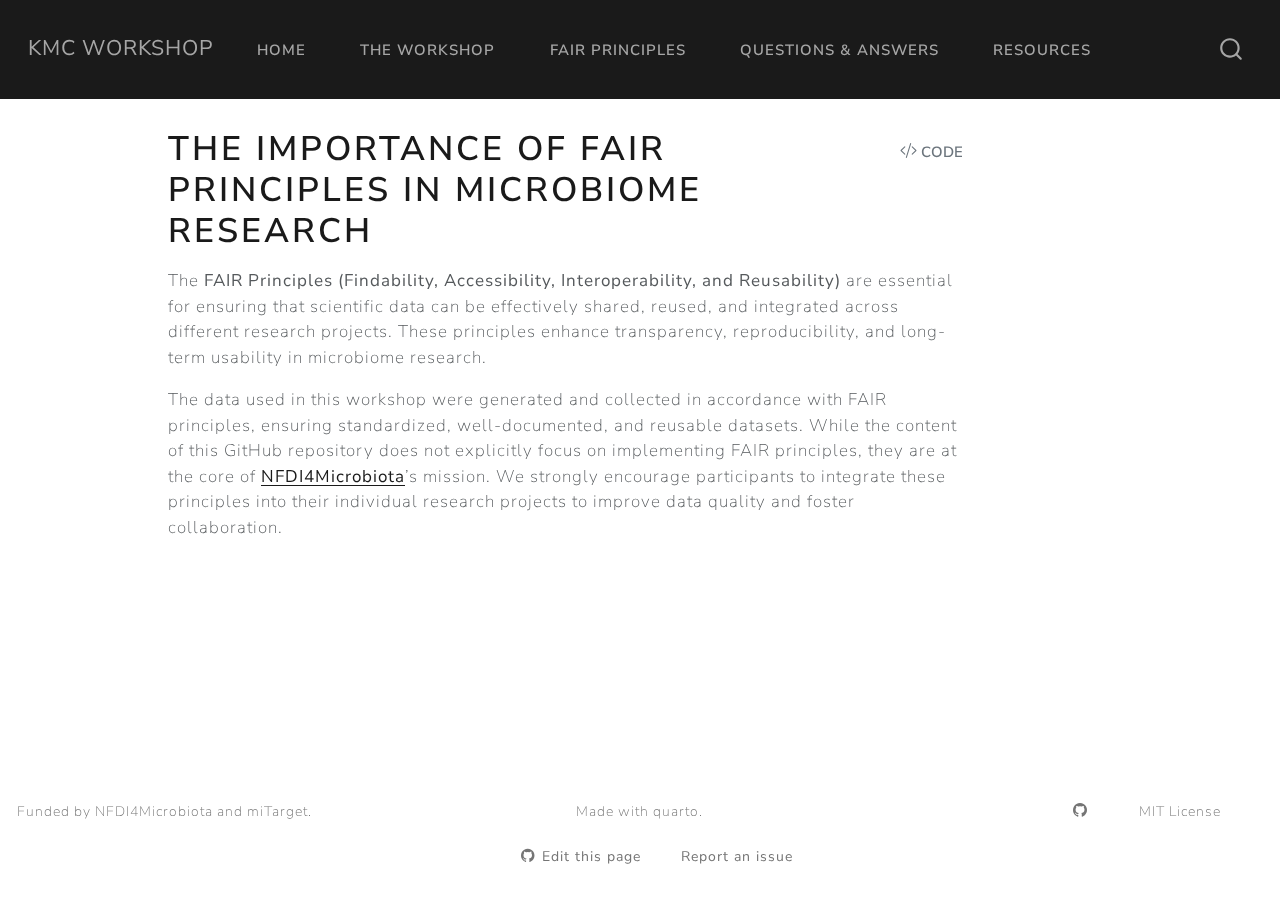
==== commit a59b8db4: "Built site for gh-pages" ====
--- a/fair_principles.html
+++ b/fair_principles.html
@@ -7,7 +7,7 @@
 <meta name="viewport" content="width=device-width, initial-scale=1.0, user-scalable=yes">
 
 
-<title>The importance of FAIR principles in microbiome research – Kiel Microbiome Center workshop</title>
+<title>The importance of FAIR principles in microbiome research – KMC workshop</title>
 <style>
 code{white-space: pre-wrap;}
 span.smallcaps{font-variant: small-caps;}
@@ -79,7 +79,7 @@
       <div class="navbar-container container-fluid">
       <div class="navbar-brand-container mx-auto">
     <a class="navbar-brand" href="./index.html">
-    <span class="navbar-title">Kiel Microbiome Center workshop</span>
+    <span class="navbar-title">KMC workshop</span>
     </a>
   </div>
             <div id="quarto-search" class="" title="Search"></div>
